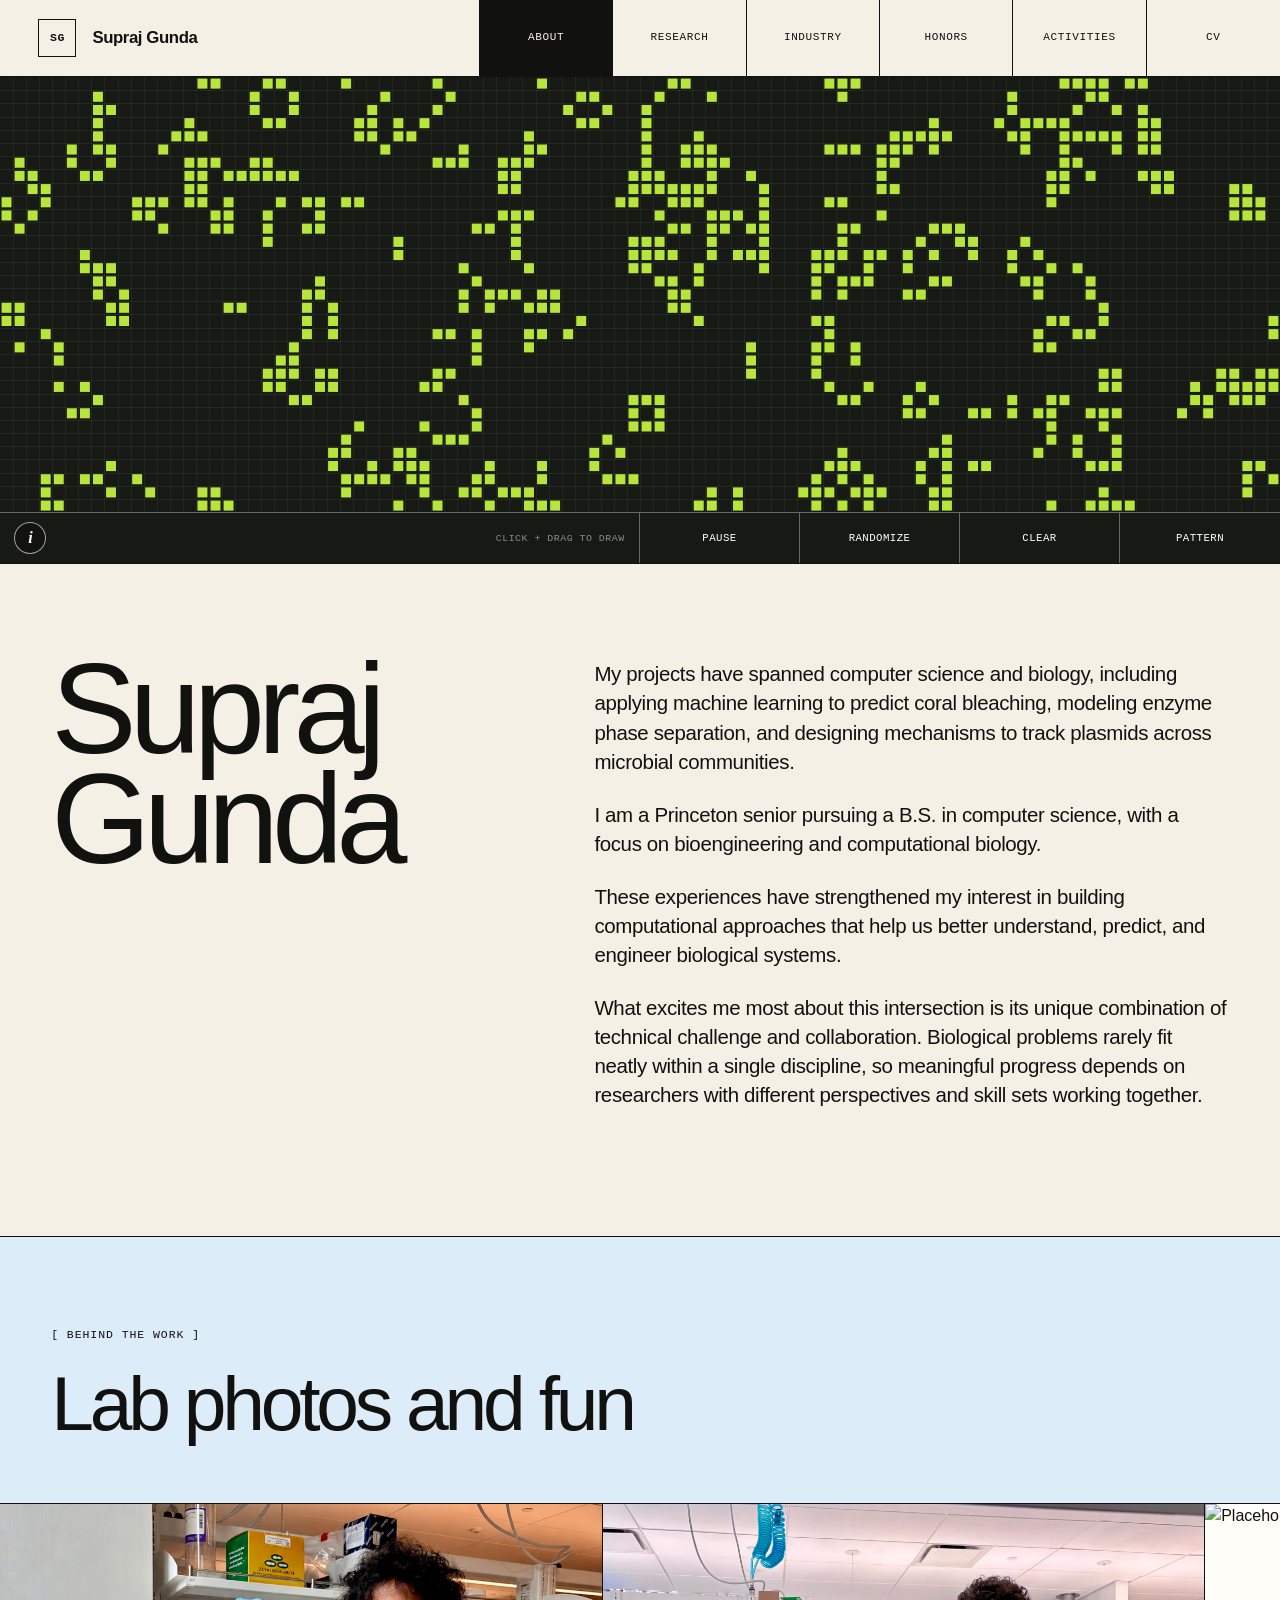
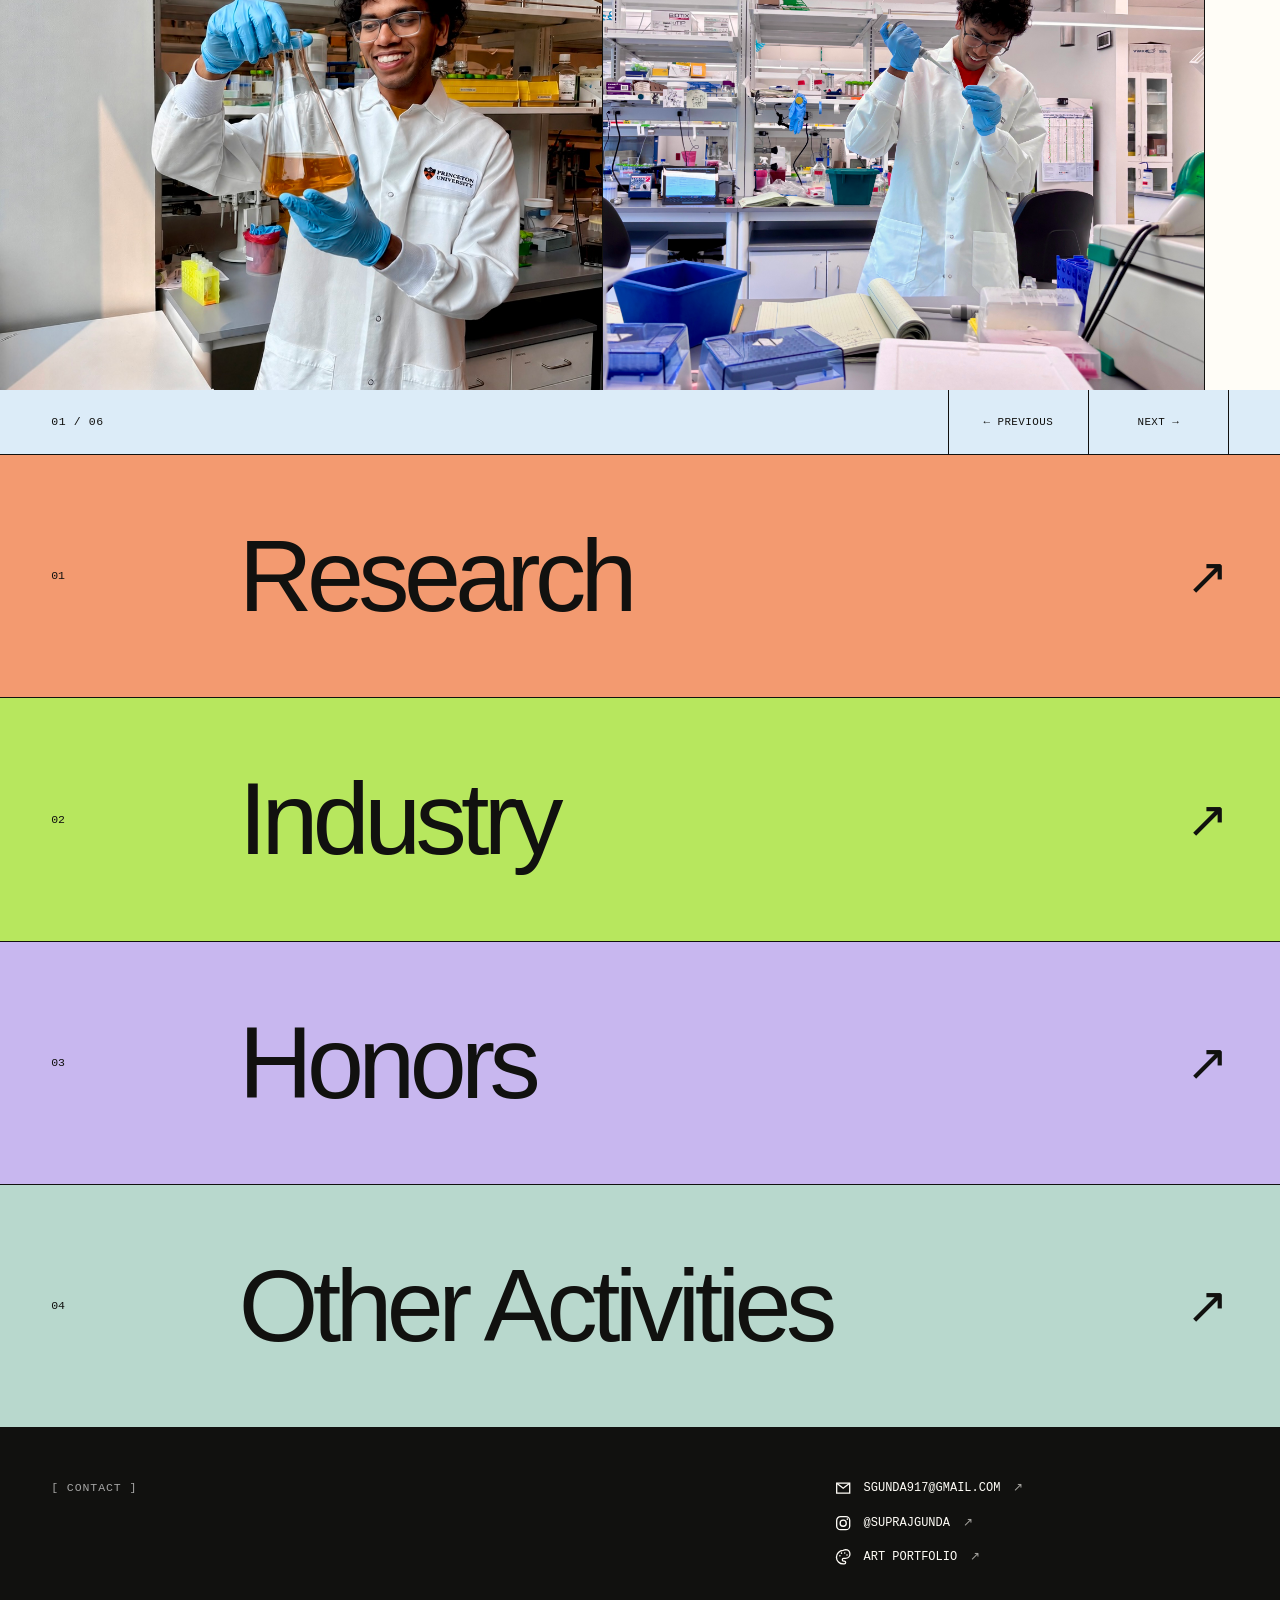
==== index.html @ 1692b2ee "Add files via upload" ====
<!DOCTYPE html>

<html lang="en">
<head>
<meta charset="utf-8"/>
<meta content="width=device-width, initial-scale=1" name="viewport"/>
<meta content="Supraj Gunda is a Princeton computer science student working across computational biology, bioengineering, and technical leadership." name="description"/>
<meta content="#f5f0e6" name="theme-color"/>
<title>
   About Me | Supraj Gunda
  </title>
<link href="assets/img/favicon.svg" rel="icon" type="image/svg+xml"/>
<link href="assets/css/styles.css" rel="stylesheet"/>
</head>
<body class="home-page">
<a class="skip-link" href="#main-content">
   Skip to content
  </a>
<header class="site-header">
<div class="nav-shell">
<a aria-label="Supraj Gunda home" class="site-name" href="index.html">
<span aria-hidden="true" class="site-initials">
      SG
     </span>
<span>
      Supraj Gunda
     </span>
</a>
<button aria-controls="site-navigation" aria-expanded="false" aria-label="Open navigation" class="nav-toggle" type="button">
<span>
</span>
</button>
<nav aria-label="Primary navigation" class="top-nav">
<ul class="nav-links" id="site-navigation">
<li>
<a aria-current="page" href="index.html">
        About
       </a>
</li>
<li>
<a href="research.html">
        Research
       </a>
</li>
<li>
<a href="industry.html">
        Industry
       </a>
</li>
<li>
<a href="honors.html">
        Honors
       </a>
</li>
<li>
<a href="activities.html">
        Activities
       </a>
</li>
<li>
<a href="cv.html">
        CV
       </a>
</li>
</ul>
</nav>
</div>
</header>
<main id="main-content">
<section aria-label="Interactive Conway's Game of Life" class="home-life band-ink">
<div class="home-life-lab">
<div class="home-life-canvas-wrap">
<canvas aria-label="Interactive Conway's Game of Life grid. Click or drag to toggle cells." id="life-canvas">
</canvas>
</div>
<div class="home-life-toolbar">
<div class="life-help-bar">
<button aria-controls="life-info-dialog" aria-haspopup="dialog" class="life-info-button" data-life-info-open="" type="button">
<span aria-hidden="true">
         i
        </span>
<span class="sr-only">
         About Conway's Game of Life
        </span>
</button>
<span class="life-overlay">
        click + drag to draw
       </span>
</div>
<div aria-label="Game of Life controls" class="home-life-controls life-controls">
<button data-life-toggle="" type="button">
        Pause
       </button>
<button data-life-random="" type="button">
        Randomize
       </button>
<button data-life-clear="" type="button">
        Clear
       </button>
<button data-life-pattern="" type="button">
        Pattern
       </button>
</div>
</div>
</div>
<dialog aria-labelledby="life-info-title" class="life-info-dialog" data-life-info-dialog="" id="life-info-dialog">
<div class="life-info-dialog-inner">
<button aria-label="Close information window" class="life-info-close" data-life-info-close="" type="button">
       ×
      </button>
<p class="micro-label">
       Interactive system
      </p>
<h2 class="life-info-title" id="life-info-title">
       Conway's Game of Life
      </h2>
<p>
       Conway's Game of Life is a cellular automaton in which simple rules create evolving patterns that can grow, move, stabilize, or disappear.
      </p>
<p>
<strong>
        Try it:
       </strong>
       click or drag across the grid to add or remove cells. Pause the simulation while drawing, randomize the board, clear it, or load a classic starting pattern.
      </p>

<a class="life-video-link" href="https://www.youtube.com/watch?v=ouipbDkwHWA" rel="noreferrer" target="_blank">Watch an explanation on YouTube ↗</a>
</div>
</dialog>
</section>
<section class="band band-biography band-paper home-biography">
<div class="band-inner home-biography-layout reveal">
<div class="home-biography-title">
<h1>
       Supraj
       <br/>
       Gunda
      </h1>
</div>
<div class="home-biography-copy">
<p>
       My projects have spanned computer science and biology, including applying machine learning to predict coral bleaching, modeling enzyme phase separation, and designing mechanisms to track plasmids across microbial communities.
      </p>
<p>
       I am a Princeton senior pursuing a B.S. in computer science, with a focus on bioengineering and computational biology.
      </p>
<p>
       These experiences have strengthened my interest in building computational approaches that help us better understand, predict, and engineer biological systems.
      </p>
<p>
       What excites me most about this intersection is its unique combination of technical challenge and collaboration. Biological problems rarely fit neatly within a single discipline, so meaningful progress depends on researchers with different perspectives and skill sets working together.
      </p>
</div>
</div>
</section>
<section aria-labelledby="lab-gallery-title" class="lab-gallery-band band-softblue">
<div class="lab-gallery-header band-inner reveal">
<div>
<p class="micro-label">
       Behind the work
      </p>
<h2 id="lab-gallery-title">Lab photos and fun</h2>
</div>
</div>
<div class="photo-carousel reveal" data-photo-carousel="">
<div aria-label="Lab photo carousel. Use the previous and next buttons or the left and right arrow keys." class="photo-carousel-viewport" data-carousel-viewport="" tabindex="0">
<div class="photo-carousel-track" data-carousel-track="">
<figure class="photo-slide" data-carousel-slide="">
<img alt="Placeholder for a lab or research photo" loading="lazy" src="assets/img/lab-photos/lab-photo-01.jpg"/>
</figure>
<figure class="photo-slide" data-carousel-slide="">
<img alt="Placeholder for a lab or research photo" loading="lazy" src="assets/img/lab-photos/lab-photo-02.jpg"/>
</figure>
<figure class="photo-slide" data-carousel-slide="">
<img alt="Placeholder for a lab or research photo" loading="lazy" src="assets/img/lab-photos/lab-photo-03.jpg"/>
</figure>
<figure class="photo-slide" data-carousel-slide="">
<img alt="Placeholder for a lab or research photo" loading="lazy" src="assets/img/lab-photos/lab-photo-04.jpg"/>
</figure>
<figure class="photo-slide" data-carousel-slide="">
<img alt="Placeholder for a lab or research photo" loading="lazy" src="assets/img/lab-photos/lab-photo-05.jpg"/>
</figure>
<figure class="photo-slide" data-carousel-slide="">
<img alt="Placeholder for a lab or research photo" loading="lazy" src="assets/img/lab-photos/lab-photo-06.jpg"/>
</figure>
</div>
</div>
<div class="photo-carousel-controls band-inner">
<p aria-live="polite" class="photo-carousel-status">
<span data-carousel-current="">
        01
       </span>
       /
       <span data-carousel-total="">
        06
       </span>
</p>
<div class="photo-carousel-buttons">
<button aria-label="Show previous lab photo" data-carousel-prev="" type="button">
        ← Previous
       </button>
<button aria-label="Show next lab photo" data-carousel-next="" type="button">
        Next →
       </button>
</div>
</div>
</div>
</section>
<nav aria-label="Portfolio sections" class="section-index">
<a class="index-band band-peach" href="research.html">
<span class="index-number">
      01
     </span>
<span class="index-title">
      Research
     </span>
<span class="index-arrow">
      ↗
     </span>
</a>
<a class="index-band band-lime" href="industry.html">
<span class="index-number">
      02
     </span>
<span class="index-title">
      Industry
     </span>
<span class="index-arrow">
      ↗
     </span>
</a>
<a class="index-band band-lavender" href="honors.html">
<span class="index-number">
      03
     </span>
<span class="index-title">
      Honors
     </span>
<span class="index-arrow">
      ↗
     </span>
</a>
<a class="index-band band-mint" href="activities.html">
<span class="index-number">
      04
     </span>
<span class="index-title">
      Other Activities
     </span>
<span class="index-arrow">
      ↗
     </span>
</a>
</nav>
</main>
<footer class="site-footer band band-ink home-footer">
<div class="band-inner footer-grid footer-grid-compact">
<div>
<p class="micro-label light">
      Contact
     </p>
</div>
<div class="footer-contact">
<a href="mailto:sgunda917@gmail.com">
<span aria-hidden="true" class="contact-icon">
<svg fill="none" stroke="currentColor" stroke-width="1.7" viewbox="0 0 24 24">
<path d="M3.5 5.5h17v13h-17z">
</path>
<path d="m4 6 8 6 8-6">
</path>
</svg>
</span>
<span>
       sgunda917@gmail.com
      </span>
<span aria-hidden="true" class="contact-arrow">
       ↗
      </span>
</a>
<a href="https://www.instagram.com/suprajgunda/" rel="noreferrer" target="_blank">
<span aria-hidden="true" class="contact-icon">
<svg fill="none" stroke="currentColor" stroke-width="1.7" viewbox="0 0 24 24">
<rect height="17" rx="5" width="17" x="3.5" y="3.5">
</rect>
<circle cx="12" cy="12" r="4">
</circle>
<circle cx="17.4" cy="6.7" fill="currentColor" r="1" stroke="none">
</circle>
</svg>
</span>
<span>
       @suprajgunda
      </span>
<span aria-hidden="true" class="contact-arrow">
       ↗
      </span>
</a>
<a href="https://supraj-gunda.github.io/studio-supraj/index.html" rel="noreferrer" target="_blank">
<span aria-hidden="true" class="contact-icon">
<svg fill="none" stroke="currentColor" stroke-width="1.7" viewbox="0 0 24 24">
<path d="M12 3.2a8.8 8.8 0 1 0 0 17.6h1.4a1.8 1.8 0 0 0 0-3.6h-.8a1.8 1.8 0 0 1 0-3.6H15a5.8 5.8 0 0 0 0-11.6z">
</path>
<circle cx="7.7" cy="10" fill="currentColor" r="1" stroke="none">
</circle>
<circle cx="9.8" cy="6.7" fill="currentColor" r="1" stroke="none">
</circle>
<circle cx="14" cy="6.4" fill="currentColor" r="1" stroke="none">
</circle>
<circle cx="17" cy="9" fill="currentColor" r="1" stroke="none">
</circle>
</svg>
</span>
<span>
       Art portfolio
      </span>
<span aria-hidden="true" class="contact-arrow">
       ↗
      </span>
</a>
</div>
</div>
</footer>
<script src="assets/js/main.js">
</script>
<script src="assets/js/life.js">
</script>
<script src="assets/js/carousel.js">
</script>
</body>
</html>
---- assets/css/styles.css ----
:root {
  --ink: #11110f;
  --paper: #f5f0e6;
  --paper-2: #fffdf7;
  --sun: #dfff43;
  --lime: #b7e75e;
  --sky: #93c7f5;
  --peach: #f39a70;
  --lavender: #c8b7ef;
  --soft-blue: #dcecf8;
  --soft-green: #dfe9d4;
  --soft-peach: #f3ddd0;
  --line: rgba(17,17,15,.72);
  --muted: rgba(17,17,15,.65);
  --max: 1480px;
  --sans: "Helvetica Neue", Helvetica, Arial, sans-serif;
  --mono: "SFMono-Regular", Consolas, "Liberation Mono", monospace;
}

* { box-sizing: border-box; }
html { scroll-behavior: smooth; }
body { margin: 0; background: var(--paper); color: var(--ink); font-family: var(--sans); font-size: 16px; line-height: 1.55; text-rendering: optimizeLegibility; }
body.menu-open { overflow: hidden; }
a { color: inherit; text-decoration: none; }
a:hover { text-decoration: underline; text-underline-offset: .24em; }
button, a { -webkit-tap-highlight-color: transparent; }
button:focus-visible, a:focus-visible { outline: 3px solid #2f62ff; outline-offset: 3px; }
img, svg, iframe, canvas { max-width: 100%; }
h1,h2,h3,p { margin-top: 0; }
h1,h2,h3 { margin-bottom: 0; line-height: .92; letter-spacing: -.055em; font-weight: 500; }
h1 { font-size: clamp(5rem, 13vw, 13rem); }
h2 { font-size: clamp(2.5rem, 6vw, 6rem); }
h3 { font-size: clamp(1.35rem, 2.4vw, 2.35rem); }
p { margin-bottom: 1rem; }
ul { margin: 0; padding-left: 1.1rem; }
li + li { margin-top: .68rem; }
code { font-family: var(--mono); font-size: .78rem; }

.skip-link { position: fixed; z-index: 1000; left: 1rem; top: 1rem; padding: .7rem 1rem; background: var(--ink); color: white; transform: translateY(-180%); }
.skip-link:focus { transform: none; }

.site-header { position: sticky; z-index: 100; top: 0; background: var(--paper); border-bottom: 1px solid var(--ink); }
.nav-shell { min-height: 76px; display: grid; grid-template-columns: minmax(260px, .75fr) 1.25fr; align-items: stretch; }
.site-name { display: flex; align-items: center; gap: 1rem; padding: 0 clamp(1.25rem, 3vw, 3rem); border-right: 1px solid var(--ink); font-size: 1.05rem; font-weight: 600; letter-spacing: -.025em; }
.site-name:hover { text-decoration: none; background: var(--sun); }
.site-initials { width: 38px; height: 38px; display: grid; place-items: center; border: 1px solid var(--ink); font-family: var(--mono); font-size: .72rem; letter-spacing: .05em; }
.top-nav { display: flex; min-width: 0; }
.nav-links { width: 100%; display: grid; grid-template-columns: repeat(6, 1fr); margin: 0; padding: 0; list-style: none; }
.nav-links li { min-width: 0; margin: 0; border-right: 1px solid var(--ink); }
.nav-links li:last-child { border-right: 0; }
.nav-links a { height: 100%; display: grid; place-items: center; padding: .8rem .4rem; font-family: var(--mono); font-size: .69rem; letter-spacing: .055em; text-transform: uppercase; white-space: nowrap; }
.nav-links a:hover, .nav-links a[aria-current="page"] { background: var(--ink); color: var(--paper); text-decoration: none; }
.nav-toggle { display: none; }

.band, .page-title-band, .project-band, .experience-band, .honor-band, .activity-band, .cv-band, .index-band { border-bottom: 1px solid var(--ink); }
.band-inner { width: min(100%, var(--max)); margin-inline: auto; padding: clamp(3.5rem, 7vw, 7rem) clamp(1.25rem, 4vw, 4rem); }
.band-paper { background: var(--paper); }
.band-sun { background: var(--sun); }
.band-lime { background: var(--lime); }
.band-sky { background: var(--sky); }
.band-peach { background: var(--peach); }
.band-lavender { background: var(--lavender); }
.band-softblue { background: var(--soft-blue); }
.band-softgreen { background: var(--soft-green); }
.band-softpeach { background: var(--soft-peach); }
.band-ink { background: var(--ink); color: var(--paper-2); }
.band-ink h1, .band-ink h2, .band-ink h3 { color: var(--paper-2); }

.micro-label { margin: 0 0 1.5rem; font-family: var(--mono); font-size: .72rem; letter-spacing: .08em; text-transform: uppercase; }
.micro-label::before { content: "[ "; }
.micro-label::after { content: " ]"; }
.micro-label.light { color: rgba(255,255,255,.62); }

.hero-layout { min-height: calc(100svh - 77px); display: grid; grid-template-columns: 1.1fr .9fr; align-items: end; gap: clamp(3rem, 8vw, 9rem); }
.hero-title h1 { max-width: 920px; }
.hero-summary { align-self: center; max-width: 590px; padding-top: 4rem; }
.hero-role { font-size: clamp(1.55rem, 3vw, 3rem); line-height: 1.05; letter-spacing: -.04em; }
.hero-summary > p:not(.hero-role) { max-width: 510px; font-size: 1.05rem; }
.text-links { display: flex; flex-wrap: wrap; gap: 1.5rem; margin-top: 2.2rem; font-family: var(--mono); font-size: .74rem; letter-spacing: .04em; text-transform: uppercase; }

.life-layout { display: grid; grid-template-columns: .72fr 1.28fr; align-items: stretch; gap: clamp(2rem, 5vw, 5rem); }
.life-intro { display: flex; flex-direction: column; }
.life-intro h2 { margin-bottom: 2rem; }
.life-intro > p:not(.micro-label) { max-width: 440px; color: rgba(255,255,255,.72); }
.life-meta { display: flex; flex-wrap: wrap; gap: 1.2rem; margin-top: auto; padding-top: 2rem; font-family: var(--mono); font-size: .69rem; letter-spacing: .04em; text-transform: uppercase; }
.life-lab { border: 1px solid rgba(255,255,255,.45); background: #171914; }
.life-canvas-wrap { position: relative; min-height: 460px; aspect-ratio: 1.55; }
#life-canvas { width: 100%; height: 100%; display: block; cursor: crosshair; touch-action: none; }
.life-overlay { position: absolute; right: .85rem; bottom: .7rem; color: rgba(255,255,255,.5); font-family: var(--mono); font-size: .62rem; letter-spacing: .05em; text-transform: uppercase; pointer-events: none; }
.life-controls { display: grid; grid-template-columns: repeat(4, 1fr); border-top: 1px solid rgba(255,255,255,.35); }
.life-controls button { min-height: 50px; border: 0; border-right: 1px solid rgba(255,255,255,.35); background: transparent; color: white; font-family: var(--mono); font-size: .67rem; letter-spacing: .04em; text-transform: uppercase; cursor: pointer; }
.life-controls button:last-child { border-right: 0; }
.life-controls button:hover { background: var(--sun); color: var(--ink); }

.split-layout { display: grid; grid-template-columns: .86fr 1.14fr; gap: clamp(3rem, 10vw, 11rem); }
.band-heading h2 { max-width: 700px; }
.prose-large { max-width: 780px; font-size: clamp(1.25rem, 2.2vw, 2rem); line-height: 1.35; letter-spacing: -.025em; }
.prose-large p { margin-bottom: 1.5rem; }

.focus-rows { margin-top: 3rem; border-top: 1px solid var(--ink); }
.focus-row { display: grid; grid-template-columns: .16fr .54fr .6fr; gap: 2rem; align-items: start; padding: 2rem 0; border-bottom: 1px solid var(--ink); }
.focus-row span { font-family: var(--mono); font-size: .72rem; }
.focus-row p { margin: .25rem 0 0; max-width: 490px; }

.section-index { display: block; }
.index-band { min-height: clamp(150px, 19vw, 265px); display: grid; grid-template-columns: .17fr 1fr auto; align-items: center; gap: 2rem; padding: 2rem clamp(1.25rem, 4vw, 4rem); }
.index-band:hover { background: var(--ink); color: var(--paper); text-decoration: none; }
.index-number { font-family: var(--mono); font-size: .72rem; }
.index-title { font-size: clamp(3.2rem, 8vw, 8rem); line-height: .9; letter-spacing: -.055em; }
.index-arrow { font-size: clamp(2rem, 4vw, 4rem); }

.page-title-layout { min-height: 440px; display: grid; grid-template-columns: 1fr .6fr; align-items: end; gap: clamp(3rem, 9vw, 9rem); padding: clamp(4rem, 8vw, 8rem) clamp(1.25rem, 4vw, 4rem); }
.page-title-layout > p, .cv-actions { max-width: 610px; margin: 0; font-size: clamp(1.15rem, 2vw, 1.7rem); line-height: 1.35; }

.project-band { min-height: 560px; display: grid; grid-template-columns: .22fr .93fr .65fr; gap: clamp(2rem, 5vw, 5rem); padding: clamp(3rem, 6vw, 6rem) max(clamp(1.25rem, 4vw, 4rem), calc((100vw - var(--max))/2 + 4rem)); }
.project-meta p, .experience-meta p { margin: .8rem 0 0; font-size: 1rem; font-weight: 600; }
.project-number, .experience-meta > span, .honor-number, .activity-number, .cv-label > span { font-family: var(--mono); font-size: .72rem; }
.project-copy h2 { max-width: 780px; margin-bottom: 2.2rem; }
.project-copy ul { max-width: 760px; font-size: 1.05rem; }
.project-tags { margin: 2rem 0 0; font-family: var(--mono); font-size: .68rem; letter-spacing: .045em; line-height: 1.6; text-transform: uppercase; }
.project-resource { min-width: 0; }
.media-frame { min-height: 370px; height: 100%; border: 1px solid var(--ink); background: rgba(255,255,255,.3); }
.media-frame iframe { width: 100%; height: 100%; min-height: 420px; display: block; border: 0; }
.media-placeholder { min-height: 100%; height: 100%; display: grid; place-items: center; padding: 2rem; }
.media-placeholder-inner { max-width: 290px; }
.media-placeholder h3 { margin: 1.25rem 0 .8rem; font-size: 1.6rem; line-height: 1.1; }
.media-placeholder p { margin: 0; font-size: .86rem; }
.media-icon { width: 58px; height: 58px; display: grid; place-items: center; border: 1px solid var(--ink); }

.experience-band { min-height: 410px; display: grid; grid-template-columns: .26fr .64fr .8fr; gap: clamp(2rem, 5vw, 5rem); padding: clamp(3rem, 6vw, 6rem) max(clamp(1.25rem, 4vw, 4rem), calc((100vw - var(--max))/2 + 4rem)); }
.experience-meta small { display: block; margin-top: .45rem; font-family: var(--mono); font-size: .67rem; text-transform: uppercase; }
.experience-role h2 { max-width: 600px; }
.experience-copy ul { max-width: 700px; font-size: 1.05rem; }
.inline-link { display: inline-block; margin-top: 2rem; font-family: var(--mono); font-size: .72rem; letter-spacing: .04em; text-transform: uppercase; }

.honor-band { min-height: 350px; display: grid; grid-template-columns: .14fr .86fr .7fr; gap: clamp(2rem, 5vw, 5rem); align-items: start; padding: clamp(3rem, 6vw, 6rem) max(clamp(1.25rem, 4vw, 4rem), calc((100vw - var(--max))/2 + 4rem)); }
.honor-title h2 { max-width: 760px; }
.honor-copy p { max-width: 600px; font-size: 1.05rem; }
.honor-copy span { display: inline-block; margin-top: 1.4rem; font-family: var(--mono); font-size: .72rem; text-transform: uppercase; }

.activity-band { min-height: 330px; display: grid; grid-template-columns: .14fr .86fr .7fr; gap: clamp(2rem, 5vw, 5rem); padding: clamp(3rem, 6vw, 6rem) max(clamp(1.25rem, 4vw, 4rem), calc((100vw - var(--max))/2 + 4rem)); }
.activity-title > p { margin: 0 0 1rem; font-family: var(--mono); font-size: .72rem; text-transform: uppercase; }
.activity-copy { max-width: 600px; font-size: 1.1rem; }
.statement-band .band-inner { display: grid; grid-template-columns: .35fr 1fr; gap: 3rem; }
.statement-band h2 { max-width: 1000px; }
.statement-band .band-inner > p:last-child { grid-column: 2; max-width: 640px; color: rgba(255,255,255,.68); }

.cv-actions { display: flex; flex-direction: column; align-items: flex-start; gap: 1rem; }
.download-link, .print-link { border: 0; padding: 0; background: transparent; color: inherit; font-family: var(--mono); font-size: .74rem; text-transform: uppercase; cursor: pointer; }
.cv-band { display: grid; grid-template-columns: .4fr 1fr; gap: clamp(3rem, 8vw, 8rem); padding: clamp(3rem, 6vw, 6rem) max(clamp(1.25rem, 4vw, 4rem), calc((100vw - var(--max))/2 + 4rem)); }
.cv-label h2 { margin-top: 1.1rem; font-size: clamp(2.4rem, 5vw, 5rem); }
.cv-content { border-top: 1px solid var(--ink); }
.cv-content article { position: relative; padding: 1.6rem 8rem 1.6rem 0; border-bottom: 1px solid var(--ink); }
.cv-content h3 { font-size: clamp(1.25rem, 2vw, 2rem); letter-spacing: -.03em; line-height: 1.1; }
.cv-content p { max-width: 760px; margin: .7rem 0 0; }
.cv-content time { position: absolute; right: 0; top: 1.8rem; font-family: var(--mono); font-size: .68rem; text-transform: uppercase; }

.site-footer { border-bottom: 0; }
.footer-grid { display: grid; grid-template-columns: 1fr .55fr; gap: 4rem; }
.footer-grid h2 { max-width: 900px; }
.footer-contact { display: flex; flex-direction: column; align-items: flex-start; justify-content: flex-end; gap: 1rem; font-family: var(--mono); font-size: .75rem; text-transform: uppercase; }
.footer-bottom { display: flex; justify-content: space-between; gap: 2rem; padding: 1rem clamp(1.25rem, 4vw, 4rem); border-top: 1px solid rgba(255,255,255,.28); color: rgba(255,255,255,.55); font-family: var(--mono); font-size: .65rem; text-transform: uppercase; }

.reveal { opacity: 0; transform: translateY(18px); transition: opacity .55s ease, transform .55s ease; }
.reveal.is-visible { opacity: 1; transform: none; }

@media (max-width: 1050px) {
  .nav-shell { grid-template-columns: minmax(220px,.6fr) 1.4fr; }
  .nav-links a { font-size: .61rem; }
  .hero-layout, .life-layout, .split-layout, .page-title-layout { grid-template-columns: 1fr; }
  .hero-layout { align-items: start; min-height: auto; }
  .hero-summary { padding-top: 0; }
  .life-intro { min-height: 340px; }
  .project-band { grid-template-columns: .2fr 1fr; }
  .project-resource { grid-column: 2; }
  .experience-band, .honor-band, .activity-band { grid-template-columns: .2fr 1fr; }
  .experience-copy, .honor-copy, .activity-copy { grid-column: 2; }
  .statement-band .band-inner { grid-template-columns: 1fr; }
  .statement-band .band-inner > p:last-child { grid-column: auto; }
}

@media (max-width: 780px) {
  .site-header { position: sticky; }
  .nav-shell { min-height: 66px; grid-template-columns: 1fr 66px; }
  .site-name { border-right: 1px solid var(--ink); padding: 0 1rem; }
  .nav-toggle { position: relative; display: block; border: 0; background: transparent; cursor: pointer; }
  .nav-toggle span, .nav-toggle::before, .nav-toggle::after { width: 20px; height: 1px; display: block; margin: 5px auto; background: var(--ink); content: ""; transition: transform .18s ease, opacity .18s ease; }
  .nav-toggle[aria-expanded="true"] span { opacity: 0; }
  .nav-toggle[aria-expanded="true"]::before { transform: translateY(6px) rotate(45deg); }
  .nav-toggle[aria-expanded="true"]::after { transform: translateY(-6px) rotate(-45deg); }
  .top-nav { position: absolute; top: 66px; right: 0; left: 0; display: block; pointer-events: none; }
  .nav-links { display: none; grid-template-columns: 1fr; background: var(--paper); border-bottom: 1px solid var(--ink); }
  .nav-links.is-open { display: grid; pointer-events: auto; }
  .nav-links li { border-right: 0; border-top: 1px solid var(--ink); }
  .nav-links a { min-height: 56px; justify-items: start; padding: 0 1.25rem; }
  h1 { font-size: clamp(4.1rem, 23vw, 7rem); }
  .band-inner, .page-title-layout { padding-left: 1.25rem; padding-right: 1.25rem; }
  .life-canvas-wrap { min-height: 340px; aspect-ratio: 1; }
  .focus-row { grid-template-columns: .18fr 1fr; }
  .focus-row p { grid-column: 2; }
  .index-band { grid-template-columns: .18fr 1fr auto; min-height: 135px; gap: 1rem; }
  .index-title { font-size: clamp(2.8rem, 15vw, 5rem); }
  .page-title-layout { min-height: 360px; }
  .project-band, .experience-band, .honor-band, .activity-band, .cv-band { grid-template-columns: 1fr; gap: 2rem; padding-left: 1.25rem; padding-right: 1.25rem; }
  .project-band { min-height: 0; }
  .project-resource, .experience-copy, .honor-copy, .activity-copy { grid-column: auto; }
  .media-frame { min-height: 320px; }
  .cv-content article { padding-right: 0; }
  .cv-content time { position: static; display: block; margin-top: .75rem; }
  .footer-grid { grid-template-columns: 1fr; }
  .footer-bottom { flex-direction: column; gap: .35rem; }
}

@media (prefers-reduced-motion: reduce) {
  html { scroll-behavior: auto; }
  .reveal { opacity: 1; transform: none; transition: none; }
}

@media print {
  .site-header, .site-footer, .page-title-band .cv-actions, .skip-link { display: none !important; }
  body { background: white; color: black; }
  .cv-band { break-inside: avoid; background: white !important; border-color: black; padding: 1rem 0; }
  .cv-label h2 { font-size: 2rem; }
  .cv-content article { padding: .8rem 0; }
}

/* Home page composition */
.home-life {
  border-bottom: 1px solid var(--ink);
}
.home-life-lab {
  width: 100%;
  background: #171914;
}
.home-life-canvas-wrap {
  position: relative;
  height: clamp(430px, 34vw, 620px);
}
.home-life-canvas-wrap #life-canvas {
  width: 100%;
  height: 100%;
  display: block;
  cursor: crosshair;
  touch-action: none;
}
.home-life-toolbar {
  display: grid;
  grid-template-columns: 1fr 1fr;
  min-height: 50px;
  border-top: 1px solid rgba(255,255,255,.35);
}
.life-help-bar {
  display: flex;
  align-items: center;
  justify-content: space-between;
  gap: 1rem;
  padding: .45rem .9rem;
  border-right: 1px solid rgba(255,255,255,.35);
}
.home-life-controls {
  width: auto;
  margin: 0;
  border-top: 0;
  border-left: 0;
}
.life-help-bar .life-overlay {
  position: static;
  margin-left: auto;
  color: rgba(255,255,255,.5);
}
.life-help-bar .life-info-button {
  position: static;
  width: 32px;
  height: 32px;
  flex: 0 0 auto;
}
.home-biography .band-inner {
  padding-top: clamp(4.5rem, 7vw, 8rem);
  padding-bottom: clamp(4.5rem, 8vw, 9rem);
}
.home-biography-layout {
  display: grid;
  grid-template-columns: .82fr 1.18fr;
  align-items: start;
  gap: clamp(3rem, 8vw, 9rem);
}
.home-biography-title h1 {
  font-size: clamp(5rem, 10vw, 10.5rem);
  line-height: .86;
}
.home-biography-title .micro-label {
  margin-top: 2.2rem;
  margin-bottom: 0;
}
.home-biography-copy {
  max-width: 820px;
  padding-top: .35rem;
  font-size: clamp(1.12rem, 1.6vw, 1.55rem);
  line-height: 1.42;
  letter-spacing: -.018em;
}
.home-biography-copy p {
  margin-bottom: 1.5rem;
}
.home-biography-lede {
  font-size: clamp(1.75rem, 3vw, 3.15rem);
  line-height: 1.12;
  letter-spacing: -.045em;
}
.footer-grid-compact {
  grid-template-columns: 1fr .55fr;
  align-items: start;
  padding-top: clamp(2.75rem, 4vw, 4.5rem);
  padding-bottom: clamp(2.75rem, 4vw, 4.5rem);
}
.footer-grid-compact .micro-label {
  margin-bottom: 0;
}
.footer-grid-compact .footer-contact {
  justify-content: flex-start;
}

@media (max-width: 1050px) {
  .home-biography-layout {
    grid-template-columns: 1fr;
  }
  .home-biography-copy {
    max-width: 900px;
  }
}

@media (max-width: 780px) {
  .home-life-canvas-wrap {
    height: clamp(360px, 92vw, 500px);
  }
  .home-life-toolbar {
    grid-template-columns: 1fr;
  }
  .life-help-bar {
    border-right: 0;
    border-bottom: 1px solid rgba(255,255,255,.35);
  }
  .home-life-controls {
    width: 100%;
  }
  .home-biography-title h1 {
    font-size: clamp(4.5rem, 25vw, 7.3rem);
  }
  .home-biography-copy {
    font-size: 1.08rem;
  }
  .home-biography-lede {
    font-size: clamp(1.55rem, 7vw, 2.35rem);
  }
  .footer-grid-compact {
    grid-template-columns: 1fr;
    gap: 2rem;
  }
}

/* Page-title variants without introductory blurbs */
.page-title-layout-single {
  grid-template-columns: 1fr;
  min-height: clamp(310px, 34vw, 440px);
}

/* Compact contact footer with visual labels */
.footer-contact a {
  display: inline-flex;
  align-items: center;
  gap: .72rem;
}
.footer-contact a:hover {
  text-decoration: none;
  color: var(--sun);
}
.contact-icon {
  width: 1.15rem;
  height: 1.15rem;
  display: inline-grid;
  place-items: center;
  flex: 0 0 auto;
}
.contact-icon svg {
  width: 100%;
  height: 100%;
  display: block;
}
.contact-arrow {
  margin-left: .1rem;
  opacity: .62;
}

/* Accessible visually hidden text */
.sr-only {
  position: absolute !important;
  width: 1px !important;
  height: 1px !important;
  padding: 0 !important;
  margin: -1px !important;
  overflow: hidden !important;
  clip: rect(0, 0, 0, 0) !important;
  white-space: nowrap !important;
  border: 0 !important;
}

/* Game of Life information control and modal */
.life-info-button {
  position: absolute;
  z-index: 3;
  left: .9rem;
  bottom: .75rem;
  width: 34px;
  height: 34px;
  display: grid;
  place-items: center;
  border: 1px solid rgba(255,255,255,.6);
  border-radius: 50%;
  background: rgba(17,17,15,.78);
  color: var(--paper-2);
  font-family: Georgia, serif;
  font-size: 1rem;
  font-weight: 700;
  font-style: italic;
  line-height: 1;
  cursor: pointer;
}
.life-info-button:hover {
  background: var(--sun);
  color: var(--ink);
  border-color: var(--sun);
}
.life-info-dialog {
  width: min(760px, calc(100% - 2rem));
  max-height: calc(100svh - 2rem);
  margin: auto;
  padding: 0;
  overflow: auto;
  border: 1px solid var(--ink);
  background: var(--paper);
  color: var(--ink);
}
.life-info-dialog::backdrop {
  background: rgba(0,0,0,.72);
}
.life-info-dialog-inner {
  position: relative;
  padding: clamp(1.5rem, 4vw, 3.5rem);
}
.life-info-dialog h2,
.life-info-dialog .life-info-title {
  max-width: 620px;
  margin-bottom: 1.5rem;
  color: var(--ink);
  font-size: clamp(2.5rem, 6vw, 5rem);
}
.life-info-dialog p:not(.micro-label) {
  max-width: 640px;
  font-size: 1rem;
}
.life-info-close {
  position: absolute;
  top: .9rem;
  right: .9rem;
  width: 38px;
  height: 38px;
  display: grid;
  place-items: center;
  border: 1px solid var(--ink);
  border-radius: 50%;
  background: transparent;
  color: var(--ink);
  font-size: 1.5rem;
  line-height: 1;
  cursor: pointer;
}
.life-info-close:hover {
  background: var(--ink);
  color: var(--paper);
}
.life-video-link {
  display: inline-flex;
  align-items: center;
  margin-top: 1rem;
  padding-bottom: .15rem;
  border-bottom: 1px solid currentColor;
  color: var(--ink);
  font-family: var(--mono);
  font-size: .7rem;
  letter-spacing: .04em;
  text-transform: uppercase;
}

/* CV is intentionally presented only as the uploaded PDF */
.cv-document-band {
  border-bottom: 1px solid var(--ink);
}
.cv-document-inner {
  width: min(100%, var(--max));
  margin-inline: auto;
  padding: clamp(2rem, 5vw, 5rem) clamp(1.25rem, 4vw, 4rem);
}
.cv-media-frame {
  min-height: min(1050px, 82svh);
  height: min(1050px, 82svh);
  background: var(--paper-2);
}
.cv-media-frame iframe {
  min-height: 100%;
  height: 100%;
}

@media (max-width: 780px) {
  .page-title-layout-single {
    min-height: 300px;
  }
  .life-info-button {
    left: .7rem;
    bottom: .65rem;
    width: 32px;
    height: 32px;
  }
  .life-info-dialog-inner {
    padding-top: 3.5rem;
  }
  .cv-media-frame {
    min-height: 70svh;
    height: 70svh;
  }
}

/* Lab photo carousel */
:root {
  --mint: #b8d8cd;
}

.band-mint {
  background: var(--mint);
}

.lab-gallery-band {
  border-bottom: 1px solid var(--ink);
  overflow: hidden;
}

.lab-gallery-header {
  display: grid;
  grid-template-columns: minmax(0, 1fr);
  align-items: end;
  padding-bottom: clamp(2.5rem, 5vw, 4.5rem);
}

.lab-gallery-header h2 {
  max-width: none;
  white-space: nowrap;
  font-size: clamp(1.35rem, 6vw, 6rem);
}

.lab-gallery-header > p {
  max-width: 610px;
  margin: 0;
  font-size: clamp(1.05rem, 1.8vw, 1.5rem);
  line-height: 1.4;
  letter-spacing: -.018em;
}

.photo-carousel {
  border-top: 1px solid var(--ink);
}

.photo-carousel-viewport {
  width: 100%;
  overflow: hidden;
  scroll-behavior: smooth;
  outline: none;
}

.photo-carousel-track {
  display: flex;
  gap: 1px;
  width: max-content;
  background: var(--ink);
}

.photo-slide {
  flex: 0 0 clamp(320px, 47vw, 760px);
  margin: 0;
  background: var(--paper);
}

.photo-slide img {
  width: 100%;
  height: clamp(300px, 38vw, 610px);
  display: block;
  object-fit: cover;
  background: var(--paper-2);
}

.photo-carousel-controls {
  display: flex;
  justify-content: space-between;
  align-items: center;
  gap: 2rem;
  padding-top: 0;
  padding-bottom: 0;
}

.photo-carousel-status {
  margin: 0;
  font-family: var(--mono);
  font-size: .72rem;
  letter-spacing: .05em;
}

.photo-carousel-buttons {
  display: grid;
  grid-template-columns: repeat(2, minmax(140px, 1fr));
  border-left: 1px solid var(--ink);
}

.photo-carousel-buttons button {
  min-height: 64px;
  padding: 0 1.5rem;
  border: 0;
  border-right: 1px solid var(--ink);
  background: transparent;
  color: var(--ink);
  font-family: var(--mono);
  font-size: .68rem;
  letter-spacing: .04em;
  text-transform: uppercase;
  cursor: pointer;
}

.photo-carousel-buttons button:hover:not(:disabled) {
  background: var(--ink);
  color: var(--paper);
}

.photo-carousel-buttons button:disabled {
  opacity: .35;
  cursor: default;
}

@media (max-width: 900px) {
  .lab-gallery-header {
    grid-template-columns: 1fr;
  }
}

@media (max-width: 780px) {
  .photo-slide {
    flex-basis: calc(100vw - 2.5rem);
  }

  .photo-slide img {
    height: clamp(300px, 90vw, 480px);
  }

  .photo-carousel-controls {
    padding-left: 1.25rem;
  }

  .photo-carousel-buttons {
    grid-template-columns: repeat(2, minmax(105px, 1fr));
  }

  .photo-carousel-buttons button {
    min-height: 58px;
    padding: 0 .8rem;
  }
}


/* Industry product demo link */
.experience-video-link {
  color: var(--ink);
}


/* Revised inner-page information hierarchy */
.project-meta .project-lab {
  margin: 1rem 0 0;
  font-size: clamp(1.45rem, 2.25vw, 2.35rem);
  font-weight: 500;
  line-height: .92;
  letter-spacing: -.045em;
}

.project-lab span {
  display: block;
}

.experience-band {
  grid-template-columns: .14fr .82fr .9fr;
}

.experience-role h2 {
  max-width: 760px;
  font-size: clamp(2.35rem, 5vw, 5.25rem);
}

.honor-copy .honor-issuer,
.activity-copy .activity-org {
  max-width: 600px;
  margin: 0 0 1.25rem;
  font-size: clamp(.84rem, 1.05vw, 1rem);
  line-height: 1.45;
}

.activity-copy > span {
  display: inline-block;
  margin-top: 1.4rem;
  font-family: var(--mono);
  font-size: .72rem;
  text-transform: uppercase;
}

.experience-meta .experience-company {
  margin: 1rem 0 0;
  font-size: clamp(1.45rem, 2.25vw, 2.35rem);
  font-weight: 500;
  line-height: .92;
  letter-spacing: -.045em;
}

.experience-company span {
  display: block;
}

@media (max-width: 1050px) {
  .experience-band {
    grid-template-columns: .2fr 1fr;
  }
}

@media (max-width: 780px) {
  .experience-band {
    grid-template-columns: 1fr;
  }

  .project-meta .project-lab,
  .experience-meta .experience-company {
    font-size: clamp(1.6rem, 8vw, 2.25rem);
  }
}

/* Online publication link */
.online-paper-link-wrap {
  display: flex;
  align-items: flex-start;
}
.online-paper-link {
  width: 100%;
  display: flex;
  align-items: center;
  justify-content: space-between;
  gap: 1rem;
  padding: 1.1rem 1.2rem;
  border: 1px solid var(--ink);
  color: var(--ink);
  font-size: .82rem;
  letter-spacing: .04em;
  text-transform: uppercase;
  text-decoration: none;
}
.online-paper-link:hover,
.online-paper-link:focus-visible {
  background: var(--ink);
  color: var(--paper);
  text-decoration: none;
}
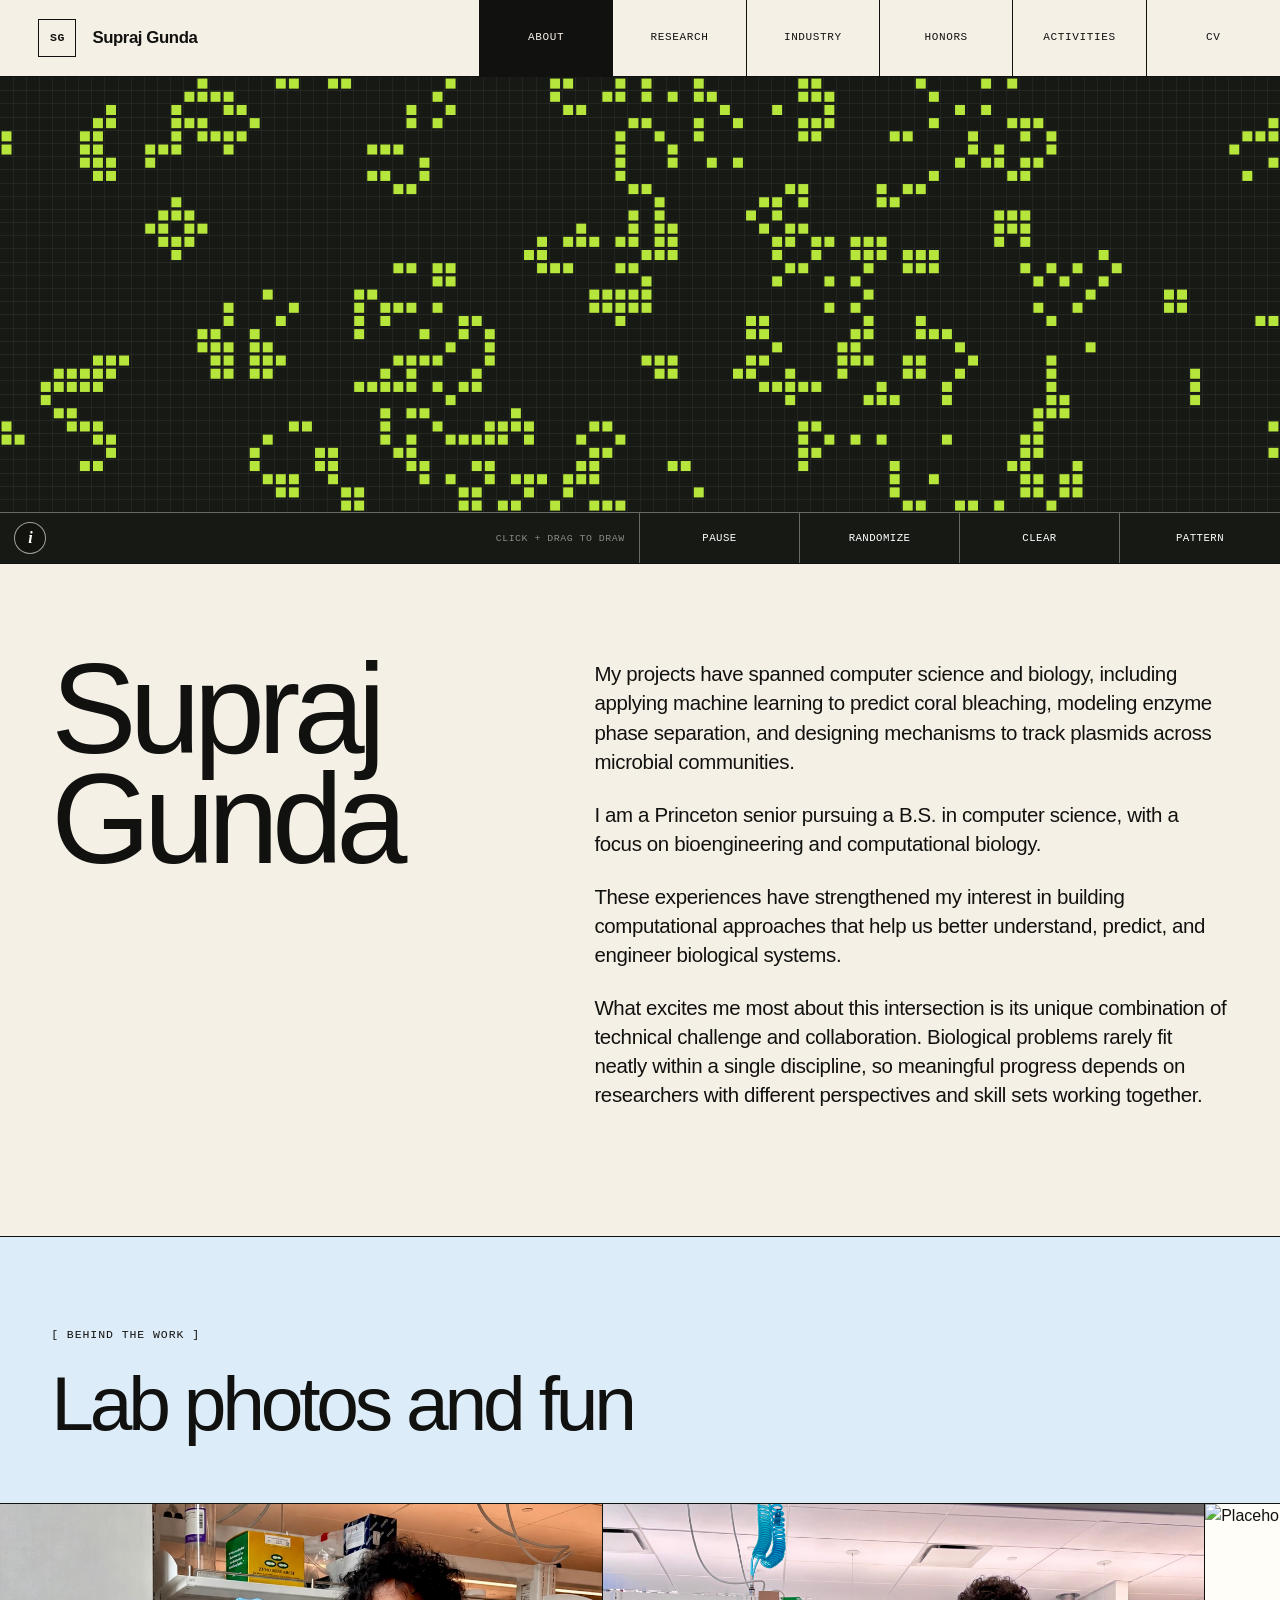
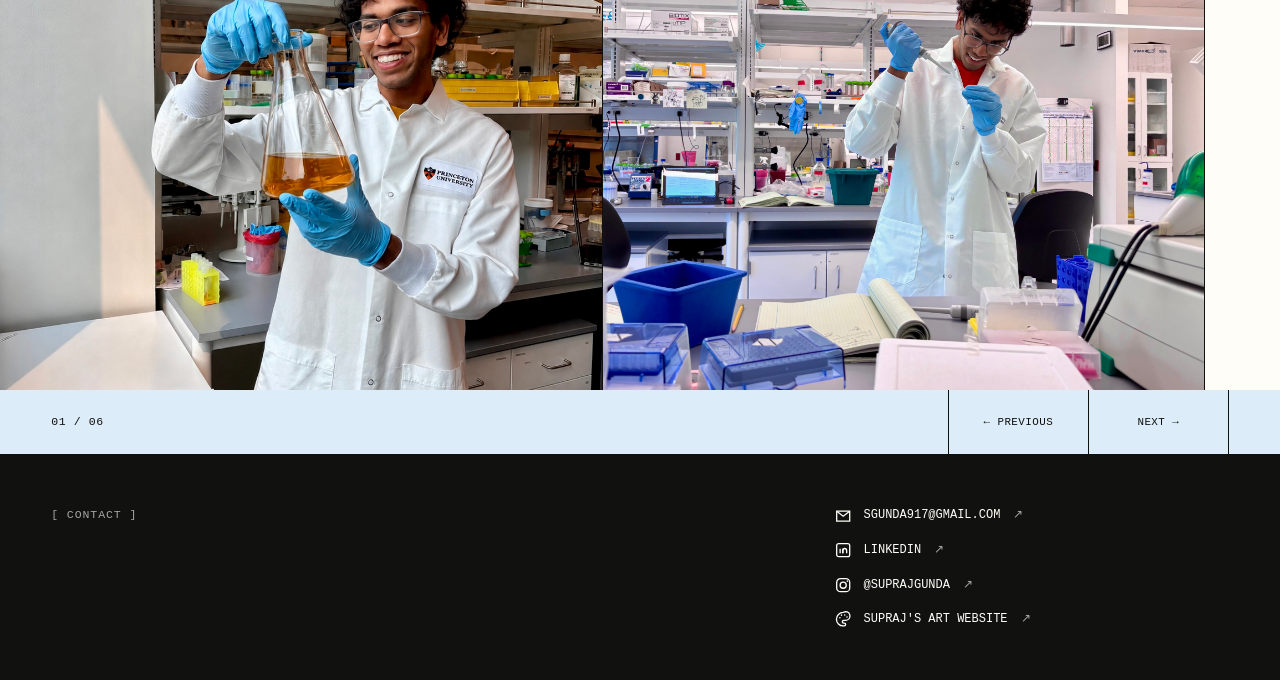
==== commit d7f91f88: "Add files via upload" ====
--- a/index.html
+++ b/index.html
@@ -9,6 +9,10 @@
 <title>
    About Me | Supraj Gunda
   </title>
+<!--
+  FAVICON: every page points to assets/img/favicon.svg.
+  Replace that one SVG file to change the browser-tab icon site-wide.
+-->
 <link href="assets/img/favicon.svg" rel="icon" type="image/svg+xml"/>
 <link href="assets/css/styles.css" rel="stylesheet"/>
 </head>
@@ -16,6 +20,12 @@
 <a class="skip-link" href="#main-content">
    Skip to content
   </a>
+<!--
+  SHARED TOP NAVIGATION
+  Keep this header/navigation block identical across the HTML pages. On each page,
+  aria-current="page" belongs only on that page's active navigation link.
+  Mobile open/close behavior is handled in assets/js/main.js.
+-->
 <header class="site-header">
 <div class="nav-shell">
 <a aria-label="Supraj Gunda home" class="site-name" href="index.html">
@@ -67,6 +77,11 @@
 </div>
 </header>
 <main id="main-content">
+<!--
+  HOME INTERACTIVE: CONWAY'S GAME OF LIFE
+  Markup and controls live here. Simulation rules, speed, colors, and preset patterns
+  are in assets/js/life.js. The info popup is opened/closed by assets/js/main.js.
+-->
 <section aria-label="Interactive Conway's Game of Life" class="home-life band-ink">
 <div class="home-life-lab">
 <div class="home-life-canvas-wrap">
@@ -123,11 +138,15 @@
        </strong>
        click or drag across the grid to add or remove cells. Pause the simulation while drawing, randomize the board, clear it, or load a classic starting pattern.
       </p>
-
 <a class="life-video-link" href="https://www.youtube.com/watch?v=ouipbDkwHWA" rel="noreferrer" target="_blank">Watch an explanation on YouTube ↗</a>
 </div>
 </dialog>
 </section>
+<!--
+  ABOUT BIOGRAPHY
+  Edit the name and biography copy directly in this section. Layout/typography are
+  controlled by the .home-biography-* rules in assets/css/styles.css.
+-->
 <section class="band band-biography band-paper home-biography">
 <div class="band-inner home-biography-layout reveal">
 <div class="home-biography-title">
@@ -153,6 +172,13 @@
 </div>
 </div>
 </section>
+<!--
+  LAB PHOTO CAROUSEL
+  To replace a photo: overwrite the JPG in assets/img/lab-photos/ with the same filename.
+  To add a photo: duplicate one <figure class="photo-slide"> block below and give the image
+  a new path. The total count is calculated automatically by assets/js/carousel.js.
+  AUTO_ROTATE_DELAY in that file controls how many milliseconds each slide stays visible.
+-->
 <section aria-labelledby="lab-gallery-title" class="lab-gallery-band band-softblue">
 <div class="lab-gallery-header band-inner reveal">
 <div>
@@ -206,53 +232,13 @@
 </div>
 </div>
 </section>
-<nav aria-label="Portfolio sections" class="section-index">
-<a class="index-band band-peach" href="research.html">
-<span class="index-number">
-      01
-     </span>
-<span class="index-title">
-      Research
-     </span>
-<span class="index-arrow">
-      ↗
-     </span>
-</a>
-<a class="index-band band-lime" href="industry.html">
-<span class="index-number">
-      02
-     </span>
-<span class="index-title">
-      Industry
-     </span>
-<span class="index-arrow">
-      ↗
-     </span>
-</a>
-<a class="index-band band-lavender" href="honors.html">
-<span class="index-number">
-      03
-     </span>
-<span class="index-title">
-      Honors
-     </span>
-<span class="index-arrow">
-      ↗
-     </span>
-</a>
-<a class="index-band band-mint" href="activities.html">
-<span class="index-number">
-      04
-     </span>
-<span class="index-title">
-      Other Activities
-     </span>
-<span class="index-arrow">
-      ↗
-     </span>
-</a>
-</nav>
+
 </main>
+<!--
+  SHARED CONTACT FOOTER
+  Keep this contact block in sync across all pages if an email/social link changes.
+  The inline SVGs are only the small icons; the visible link text and href values are safe to edit.
+-->
 <footer class="site-footer band band-ink home-footer">
 <div class="band-inner footer-grid footer-grid-compact">
 <div>
@@ -260,66 +246,10 @@
       Contact
      </p>
 </div>
-<div class="footer-contact">
-<a href="mailto:sgunda917@gmail.com">
-<span aria-hidden="true" class="contact-icon">
-<svg fill="none" stroke="currentColor" stroke-width="1.7" viewbox="0 0 24 24">
-<path d="M3.5 5.5h17v13h-17z">
-</path>
-<path d="m4 6 8 6 8-6">
-</path>
-</svg>
-</span>
-<span>
-       sgunda917@gmail.com
-      </span>
-<span aria-hidden="true" class="contact-arrow">
-       ↗
-      </span>
-</a>
-<a href="https://www.instagram.com/suprajgunda/" rel="noreferrer" target="_blank">
-<span aria-hidden="true" class="contact-icon">
-<svg fill="none" stroke="currentColor" stroke-width="1.7" viewbox="0 0 24 24">
-<rect height="17" rx="5" width="17" x="3.5" y="3.5">
-</rect>
-<circle cx="12" cy="12" r="4">
-</circle>
-<circle cx="17.4" cy="6.7" fill="currentColor" r="1" stroke="none">
-</circle>
-</svg>
-</span>
-<span>
-       @suprajgunda
-      </span>
-<span aria-hidden="true" class="contact-arrow">
-       ↗
-      </span>
-</a>
-<a href="https://supraj-gunda.github.io/studio-supraj/index.html" rel="noreferrer" target="_blank">
-<span aria-hidden="true" class="contact-icon">
-<svg fill="none" stroke="currentColor" stroke-width="1.7" viewbox="0 0 24 24">
-<path d="M12 3.2a8.8 8.8 0 1 0 0 17.6h1.4a1.8 1.8 0 0 0 0-3.6h-.8a1.8 1.8 0 0 1 0-3.6H15a5.8 5.8 0 0 0 0-11.6z">
-</path>
-<circle cx="7.7" cy="10" fill="currentColor" r="1" stroke="none">
-</circle>
-<circle cx="9.8" cy="6.7" fill="currentColor" r="1" stroke="none">
-</circle>
-<circle cx="14" cy="6.4" fill="currentColor" r="1" stroke="none">
-</circle>
-<circle cx="17" cy="9" fill="currentColor" r="1" stroke="none">
-</circle>
-</svg>
-</span>
-<span>
-       Art portfolio
-      </span>
-<span aria-hidden="true" class="contact-arrow">
-       ↗
-      </span>
-</a>
-</div>
+<div class="footer-contact"><a href="mailto:sgunda917@gmail.com"><span aria-hidden="true" class="contact-icon"><svg fill="none" stroke="currentColor" stroke-width="1.7" viewbox="0 0 24 24"><path d="M3.5 5.5h17v13h-17z"></path><path d="m4 6 8 6 8-6"></path></svg></span><span>sgunda917@gmail.com</span><span aria-hidden="true" class="contact-arrow">↗</span></a><a href="https://www.linkedin.com/in/supraj-gunda/" rel="noreferrer" target="_blank"><span aria-hidden="true" class="contact-icon"><svg aria-hidden="true" fill="none" stroke="currentColor" stroke-width="1.7" viewbox="0 0 24 24"><rect height="17" rx="2.5" width="17" x="3.5" y="3.5"></rect><path d="M8 10v6"></path><path d="M8 7.4v.1"></path><path d="M11.5 16v-3.5c0-1.6 1-2.7 2.5-2.7 1.6 0 2.5 1.1 2.5 2.9V16"></path><path d="M11.5 10v6"></path></svg></span><span>LinkedIn</span><span aria-hidden="true" class="contact-arrow">↗</span></a><a href="https://www.instagram.com/suprajgunda/" rel="noreferrer" target="_blank"><span aria-hidden="true" class="contact-icon"><svg fill="none" stroke="currentColor" stroke-width="1.7" viewbox="0 0 24 24"><rect height="17" rx="5" width="17" x="3.5" y="3.5"></rect><circle cx="12" cy="12" r="4"></circle><circle cx="17.4" cy="6.7" fill="currentColor" r="1" stroke="none"></circle></svg></span><span>@suprajgunda</span><span aria-hidden="true" class="contact-arrow">↗</span></a><a href="https://supraj-gunda.github.io/studio-supraj/index.html" rel="noreferrer" target="_blank"><span aria-hidden="true" class="contact-icon"><svg fill="none" stroke="currentColor" stroke-width="1.7" viewbox="0 0 24 24"><path d="M12 3.2a8.8 8.8 0 1 0 0 17.6h1.4a1.8 1.8 0 0 0 0-3.6h-.8a1.8 1.8 0 0 1 0-3.6H15a5.8 5.8 0 0 0 0-11.6z"></path><circle cx="7.7" cy="10" fill="currentColor" r="1" stroke="none"></circle><circle cx="9.8" cy="6.7" fill="currentColor" r="1" stroke="none"></circle><circle cx="14" cy="6.4" fill="currentColor" r="1" stroke="none"></circle><circle cx="17" cy="9" fill="currentColor" r="1" stroke="none"></circle></svg></span><span>Supraj's Art Website</span><span aria-hidden="true" class="contact-arrow">↗</span></a></div>
 </div>
 </footer>
+<!-- Page behavior: shared navigation/modal logic, Game of Life, then photo carousel. -->
 <script src="assets/js/main.js">
 </script>
 <script src="assets/js/life.js">
--- a/assets/css/styles.css
+++ b/assets/css/styles.css
@@ -1,3 +1,16 @@
+/*
+  SUPRAJ GUNDA PORTFOLIO — SHARED STYLES
+
+  Maintenance map:
+  - Edit the color palette and fonts in :root first; most of the site inherits from it.
+  - .band-* classes are the reusable horizontal banner colors used across all pages.
+  - Navigation/header styles are near the top of this file.
+  - Research/Industry/Honors/Activities row layouts are grouped in the middle/bottom.
+  - About-page Game of Life, biography, modal, and carousel styles are grouped near the end.
+  - Responsive changes are inside @media blocks; the main mobile breakpoint is 780px.
+
+  The HTML comments on each page explain which classes to duplicate when adding content.
+*/
 
 :root {
   --ink: #11110f;
@@ -8,6 +21,7 @@
   --sky: #93c7f5;
   --peach: #f39a70;
   --lavender: #c8b7ef;
+  --mint: #b8d8cd;
   --soft-blue: #dcecf8;
   --soft-green: #dfe9d4;
   --soft-peach: #f3ddd0;
@@ -40,6 +54,7 @@
 .skip-link { position: fixed; z-index: 1000; left: 1rem; top: 1rem; padding: .7rem 1rem; background: var(--ink); color: white; transform: translateY(-180%); }
 .skip-link:focus { transform: none; }
 
+/* SHARED HEADER + TOP NAVIGATION */
 .site-header { position: sticky; z-index: 100; top: 0; background: var(--paper); border-bottom: 1px solid var(--ink); }
 .nav-shell { min-height: 76px; display: grid; grid-template-columns: minmax(260px, .75fr) 1.25fr; align-items: stretch; }
 .site-name { display: flex; align-items: center; gap: 1rem; padding: 0 clamp(1.25rem, 3vw, 3rem); border-right: 1px solid var(--ink); font-size: 1.05rem; font-weight: 600; letter-spacing: -.025em; }
@@ -53,6 +68,8 @@
 .nav-links a:hover, .nav-links a[aria-current="page"] { background: var(--ink); color: var(--paper); text-decoration: none; }
 .nav-toggle { display: none; }
 
+/* HORIZONTAL BAND SYSTEM
+   Use a band-* color class on a section/article to reuse the site's banner palette. */
 .band, .page-title-band, .project-band, .experience-band, .honor-band, .activity-band, .cv-band, .index-band { border-bottom: 1px solid var(--ink); }
 .band-inner { width: min(100%, var(--max)); margin-inline: auto; padding: clamp(3.5rem, 7vw, 7rem) clamp(1.25rem, 4vw, 4rem); }
 .band-paper { background: var(--paper); }
@@ -67,11 +84,14 @@
 .band-ink { background: var(--ink); color: var(--paper-2); }
 .band-ink h1, .band-ink h2, .band-ink h3 { color: var(--paper-2); }
 
+/* Bracketed metadata labels. CSS adds the [ and ] automatically. */
 .micro-label { margin: 0 0 1.5rem; font-family: var(--mono); font-size: .72rem; letter-spacing: .08em; text-transform: uppercase; }
 .micro-label::before { content: "[ "; }
 .micro-label::after { content: " ]"; }
 .micro-label.light { color: rgba(255,255,255,.62); }
 
+/* Legacy/optional hero helpers from an earlier iteration. They are not used by the current
+   HTML, but can be reused if a large split hero is added later. */
 .hero-layout { min-height: calc(100svh - 77px); display: grid; grid-template-columns: 1.1fr .9fr; align-items: end; gap: clamp(3rem, 8vw, 9rem); }
 .hero-title h1 { max-width: 920px; }
 .hero-summary { align-self: center; max-width: 590px; padding-top: 4rem; }
@@ -79,6 +99,8 @@
 .hero-summary > p:not(.hero-role) { max-width: 510px; font-size: 1.05rem; }
 .text-links { display: flex; flex-wrap: wrap; gap: 1.5rem; margin-top: 2.2rem; font-family: var(--mono); font-size: .74rem; letter-spacing: .04em; text-transform: uppercase; }
 
+/* GAME OF LIFE BASE STYLES
+   Current About-page composition extends these with .home-life-* rules later in the file. */
 .life-layout { display: grid; grid-template-columns: .72fr 1.28fr; align-items: stretch; gap: clamp(2rem, 5vw, 5rem); }
 .life-intro { display: flex; flex-direction: column; }
 .life-intro h2 { margin-bottom: 2rem; }
@@ -93,6 +115,7 @@
 .life-controls button:last-child { border-right: 0; }
 .life-controls button:hover { background: var(--sun); color: var(--ink); }
 
+/* Optional generic split/focus/index helpers retained for future editorial sections. */
 .split-layout { display: grid; grid-template-columns: .86fr 1.14fr; gap: clamp(3rem, 10vw, 11rem); }
 .band-heading h2 { max-width: 700px; }
 .prose-large { max-width: 780px; font-size: clamp(1.25rem, 2.2vw, 2rem); line-height: 1.35; letter-spacing: -.025em; }
@@ -110,9 +133,12 @@
 .index-title { font-size: clamp(3.2rem, 8vw, 8rem); line-height: .9; letter-spacing: -.055em; }
 .index-arrow { font-size: clamp(2rem, 4vw, 4rem); }
 
+/* INNER PAGE TITLE BANNERS */
 .page-title-layout { min-height: 440px; display: grid; grid-template-columns: 1fr .6fr; align-items: end; gap: clamp(3rem, 9vw, 9rem); padding: clamp(4rem, 8vw, 8rem) clamp(1.25rem, 4vw, 4rem); }
 .page-title-layout > p, .cv-actions { max-width: 610px; margin: 0; font-size: clamp(1.15rem, 2vw, 1.7rem); line-height: 1.35; }
 
+/* RESEARCH PROJECT ROWS
+   HTML template/instructions are documented directly above .project-list in research.html. */
 .project-band { min-height: 560px; display: grid; grid-template-columns: .22fr .93fr .65fr; gap: clamp(2rem, 5vw, 5rem); padding: clamp(3rem, 6vw, 6rem) max(clamp(1.25rem, 4vw, 4rem), calc((100vw - var(--max))/2 + 4rem)); }
 .project-meta p, .experience-meta p { margin: .8rem 0 0; font-size: 1rem; font-weight: 600; }
 .project-number, .experience-meta > span, .honor-number, .activity-number, .cv-label > span { font-family: var(--mono); font-size: .72rem; }
@@ -128,12 +154,14 @@
 .media-placeholder p { margin: 0; font-size: .86rem; }
 .media-icon { width: 58px; height: 58px; display: grid; place-items: center; border: 1px solid var(--ink); }
 
+/* INDUSTRY EXPERIENCE ROWS */
 .experience-band { min-height: 410px; display: grid; grid-template-columns: .26fr .64fr .8fr; gap: clamp(2rem, 5vw, 5rem); padding: clamp(3rem, 6vw, 6rem) max(clamp(1.25rem, 4vw, 4rem), calc((100vw - var(--max))/2 + 4rem)); }
 .experience-meta small { display: block; margin-top: .45rem; font-family: var(--mono); font-size: .67rem; text-transform: uppercase; }
 .experience-role h2 { max-width: 600px; }
 .experience-copy ul { max-width: 700px; font-size: 1.05rem; }
 .inline-link { display: inline-block; margin-top: 2rem; font-family: var(--mono); font-size: .72rem; letter-spacing: .04em; text-transform: uppercase; }
 
+/* HONORS + ACTIVITIES ROWS */
 .honor-band { min-height: 350px; display: grid; grid-template-columns: .14fr .86fr .7fr; gap: clamp(2rem, 5vw, 5rem); align-items: start; padding: clamp(3rem, 6vw, 6rem) max(clamp(1.25rem, 4vw, 4rem), calc((100vw - var(--max))/2 + 4rem)); }
 .honor-title h2 { max-width: 760px; }
 .honor-copy p { max-width: 600px; font-size: 1.05rem; }
@@ -156,6 +184,7 @@
 .cv-content p { max-width: 760px; margin: .7rem 0 0; }
 .cv-content time { position: absolute; right: 0; top: 1.8rem; font-family: var(--mono); font-size: .68rem; text-transform: uppercase; }
 
+/* SHARED CONTACT FOOTER */
 .site-footer { border-bottom: 0; }
 .footer-grid { display: grid; grid-template-columns: 1fr .55fr; gap: 4rem; }
 .footer-grid h2 { max-width: 900px; }
@@ -225,7 +254,8 @@
   .cv-content article { padding: .8rem 0; }
 }
 
-/* Home page composition */
+/* ABOUT PAGE: current home-page composition
+   These rules override/recompose the generic Game of Life and biography styles above. */
 .home-life {
   border-bottom: 1px solid var(--ink);
 }
@@ -359,13 +389,15 @@
   }
 }
 
-/* Page-title variants without introductory blurbs */
+/* INNER PAGE TITLE VARIANT
+   Used because Research/Industry/Honors/Activities/CV intentionally have title-only banners. */
 .page-title-layout-single {
   grid-template-columns: 1fr;
   min-height: clamp(310px, 34vw, 440px);
 }
 
-/* Compact contact footer with visual labels */
+/* CONTACT LINKS + ICONS
+   The SVG icons live inline in each HTML footer; sizing/hover behavior is controlled here. */
 .footer-contact a {
   display: inline-flex;
   align-items: center;
@@ -392,7 +424,7 @@
   opacity: .62;
 }
 
-/* Accessible visually hidden text */
+/* ACCESSIBILITY: text available to screen readers but visually hidden. */
 .sr-only {
   position: absolute !important;
   width: 1px !important;
@@ -405,7 +437,8 @@
   border: 0 !important;
 }
 
-/* Game of Life information control and modal */
+/* ABOUT: Game of Life information button + light modal.
+   Modal text/video link are edited in index.html; open/close behavior is in main.js. */
 .life-info-button {
   position: absolute;
   z-index: 3;
@@ -492,7 +525,8 @@
   text-transform: uppercase;
 }
 
-/* CV is intentionally presented only as the uploaded PDF */
+/* CV PAGE
+   CV is intentionally only a PDF embed. Change its path in cv.html, not by adding CV HTML here. */
 .cv-document-band {
   border-bottom: 1px solid var(--ink);
 }
@@ -530,11 +564,8 @@
   }
 }
 
-/* Lab photo carousel */
-:root {
-  --mint: #b8d8cd;
-}
-
+/* ABOUT: Lab photo carousel.
+   Add/remove slide markup in index.html; carousel.js handles counting, wrapping, and timing. */
 .band-mint {
   background: var(--mint);
 }
@@ -673,13 +704,14 @@
 }
 
 
-/* Industry product demo link */
+/* INDUSTRY: styling for external demo links such as the AI Camp video. */
 .experience-video-link {
   color: var(--ink);
 }
 
 
-/* Revised inner-page information hierarchy */
+/* INNER-PAGE METADATA HIERARCHY
+   Larger stacked lab/company labels and bracketed issuer/organization labels. */
 .project-meta .project-lab {
   margin: 1rem 0 0;
   font-size: clamp(1.45rem, 2.25vw, 2.35rem);
@@ -746,7 +778,7 @@
   }
 }
 
-/* Online publication link */
+/* RESEARCH: external publication link used when a publisher page cannot be iframe-embedded. */
 .online-paper-link-wrap {
   display: flex;
   align-items: flex-start;
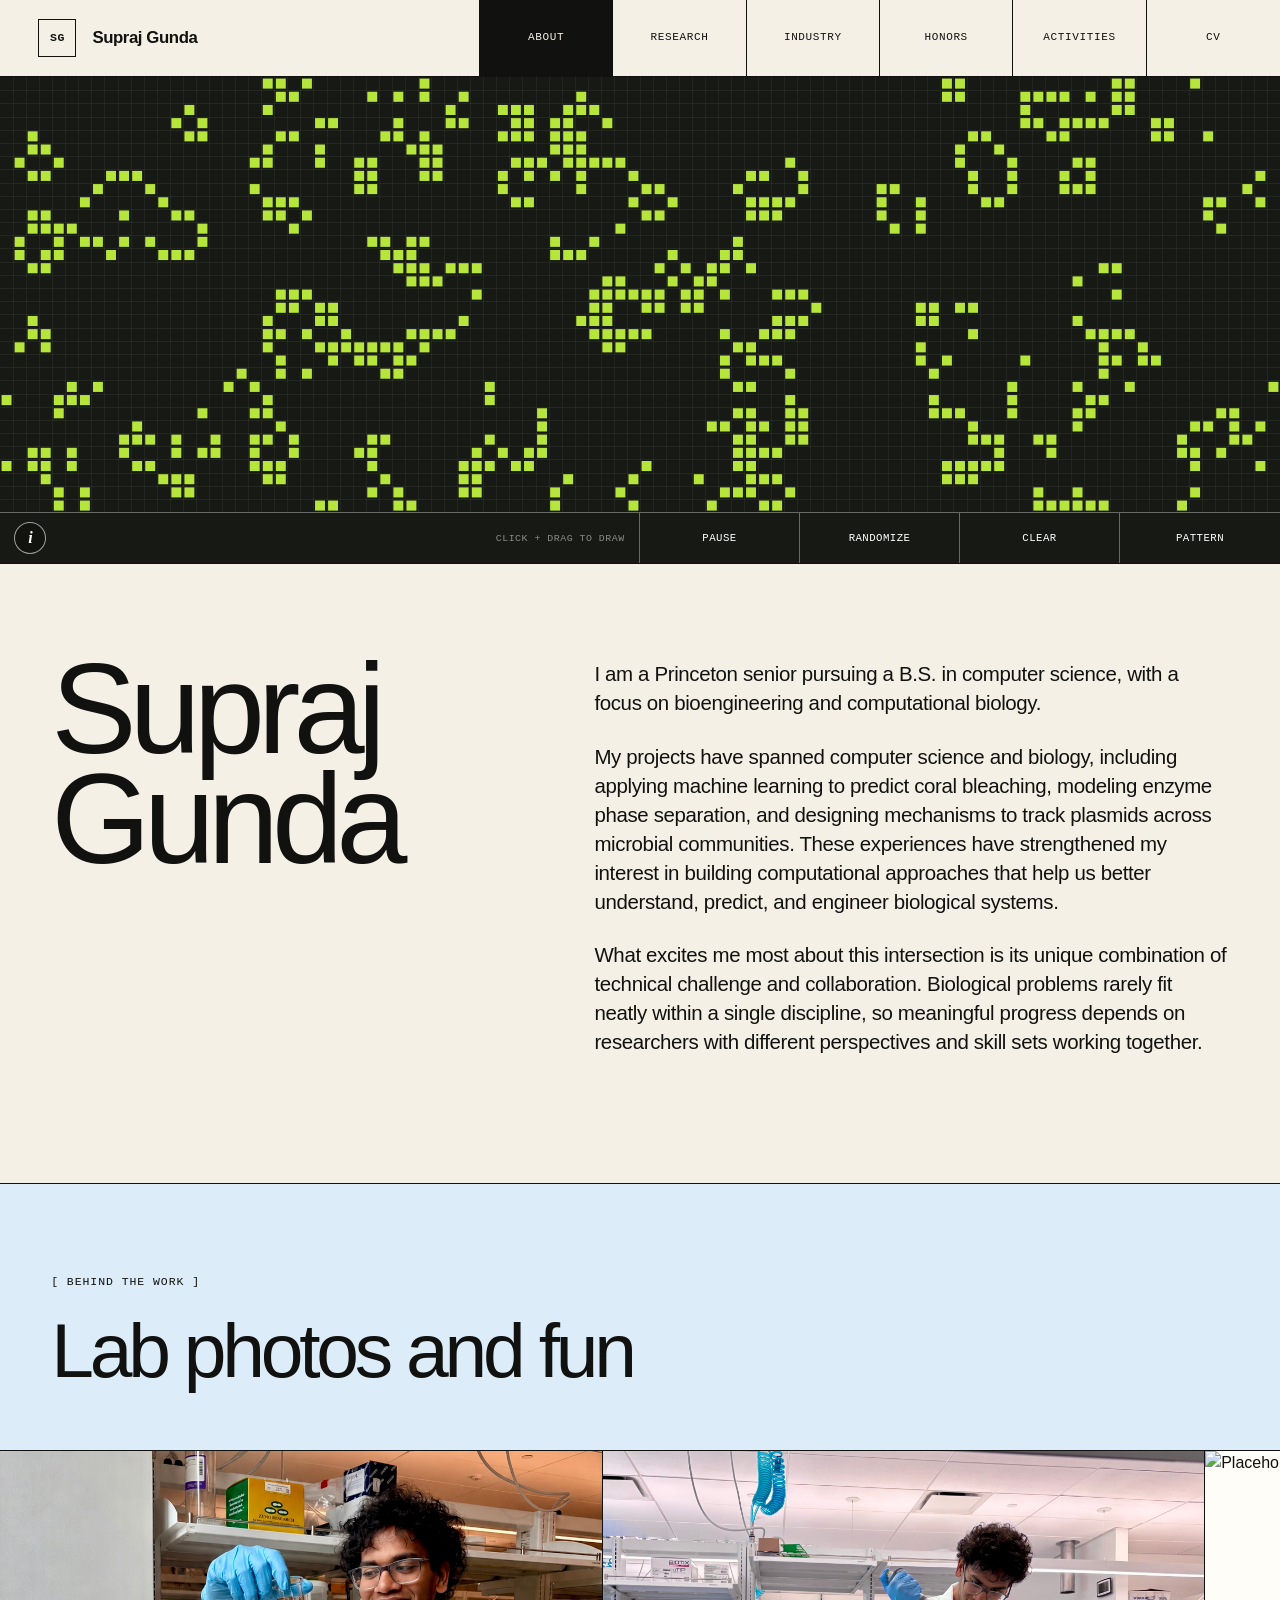
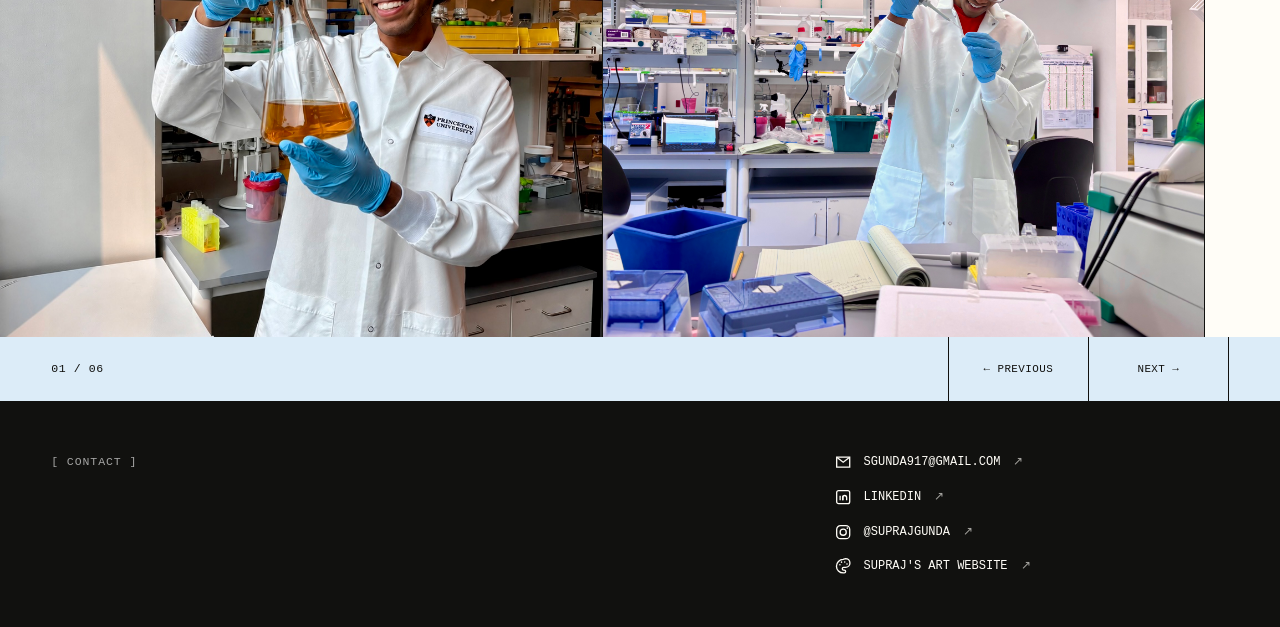
==== commit ed3fca27: "Add files via upload" ====
--- a/index.html
+++ b/index.html
@@ -158,13 +158,10 @@
 </div>
 <div class="home-biography-copy">
 <p>
-       My projects have spanned computer science and biology, including applying machine learning to predict coral bleaching, modeling enzyme phase separation, and designing mechanisms to track plasmids across microbial communities.
-      </p>
-<p>
        I am a Princeton senior pursuing a B.S. in computer science, with a focus on bioengineering and computational biology.
       </p>
 <p>
-       These experiences have strengthened my interest in building computational approaches that help us better understand, predict, and engineer biological systems.
+       My projects have spanned computer science and biology, including applying machine learning to predict coral bleaching, modeling enzyme phase separation, and designing mechanisms to track plasmids across microbial communities. These experiences have strengthened my interest in building computational approaches that help us better understand, predict, and engineer biological systems.
       </p>
 <p>
        What excites me most about this intersection is its unique combination of technical challenge and collaboration. Biological problems rarely fit neatly within a single discipline, so meaningful progress depends on researchers with different perspectives and skill sets working together.
